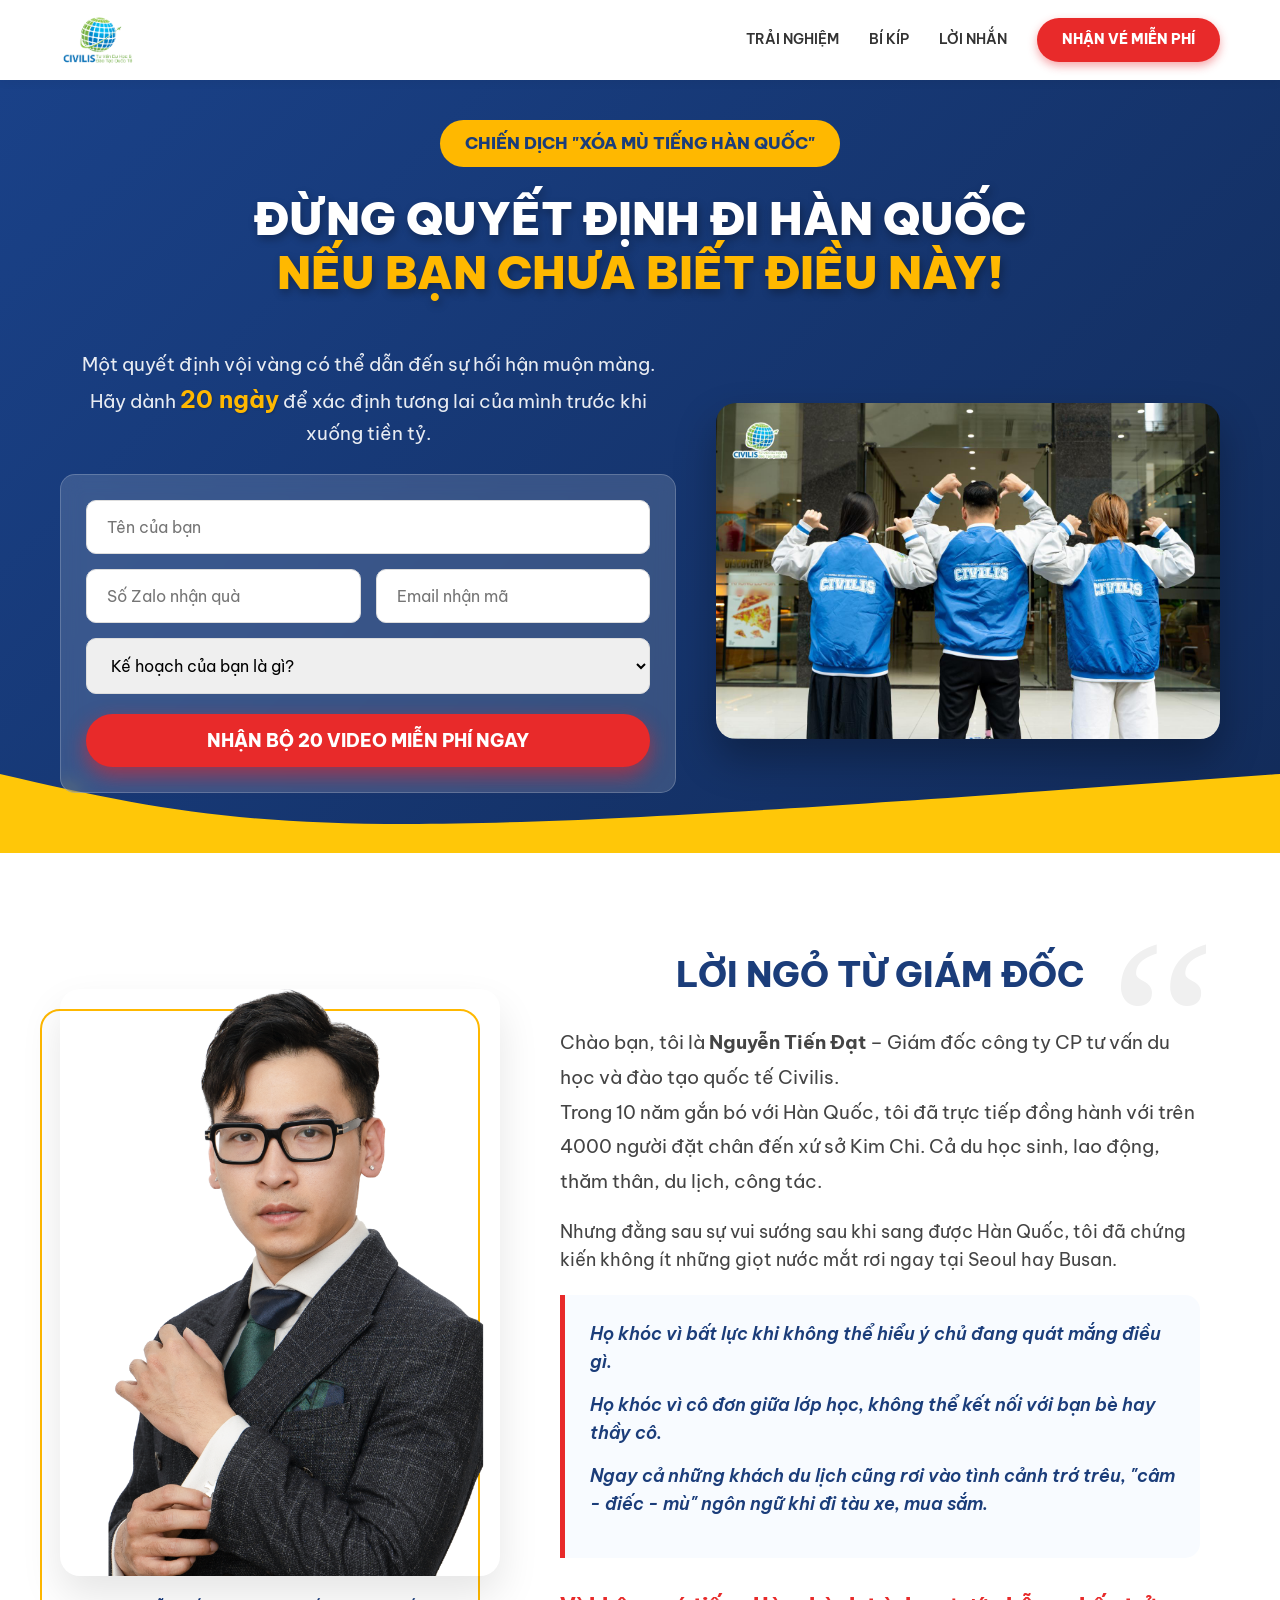
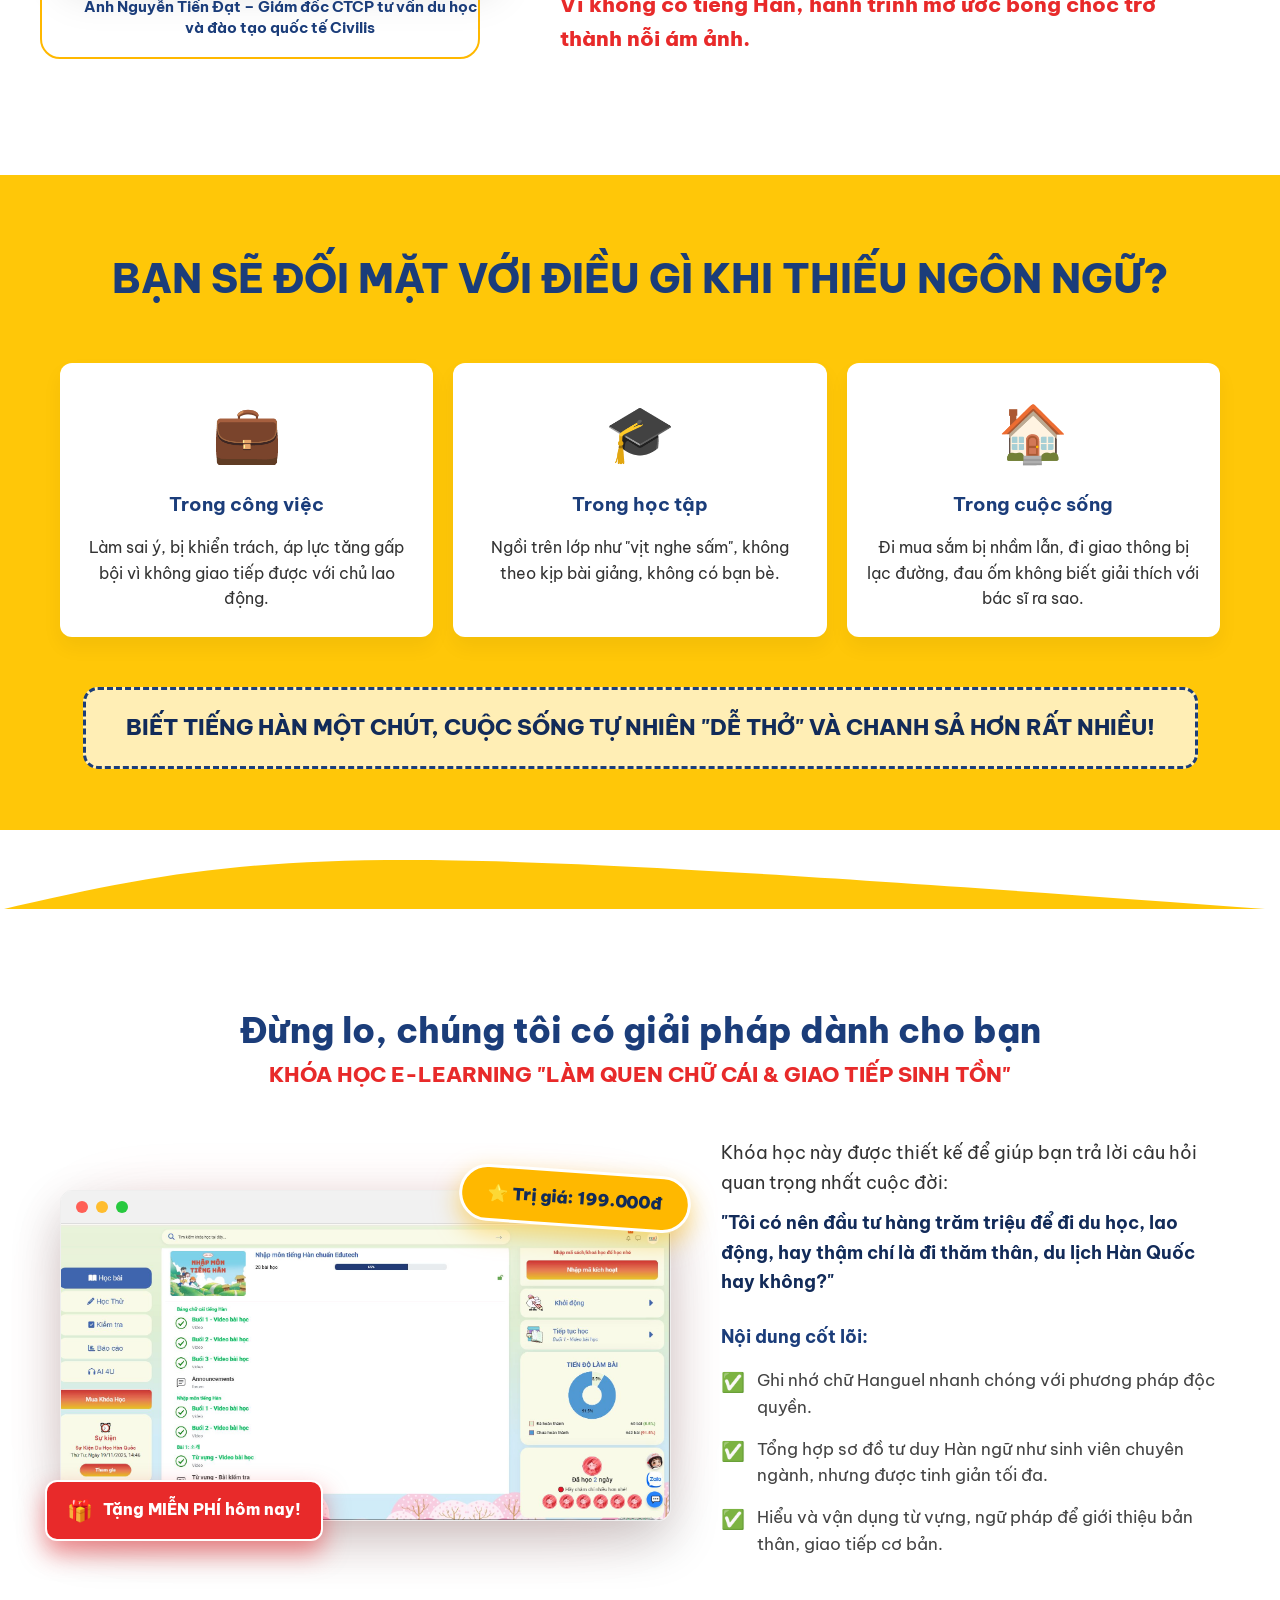
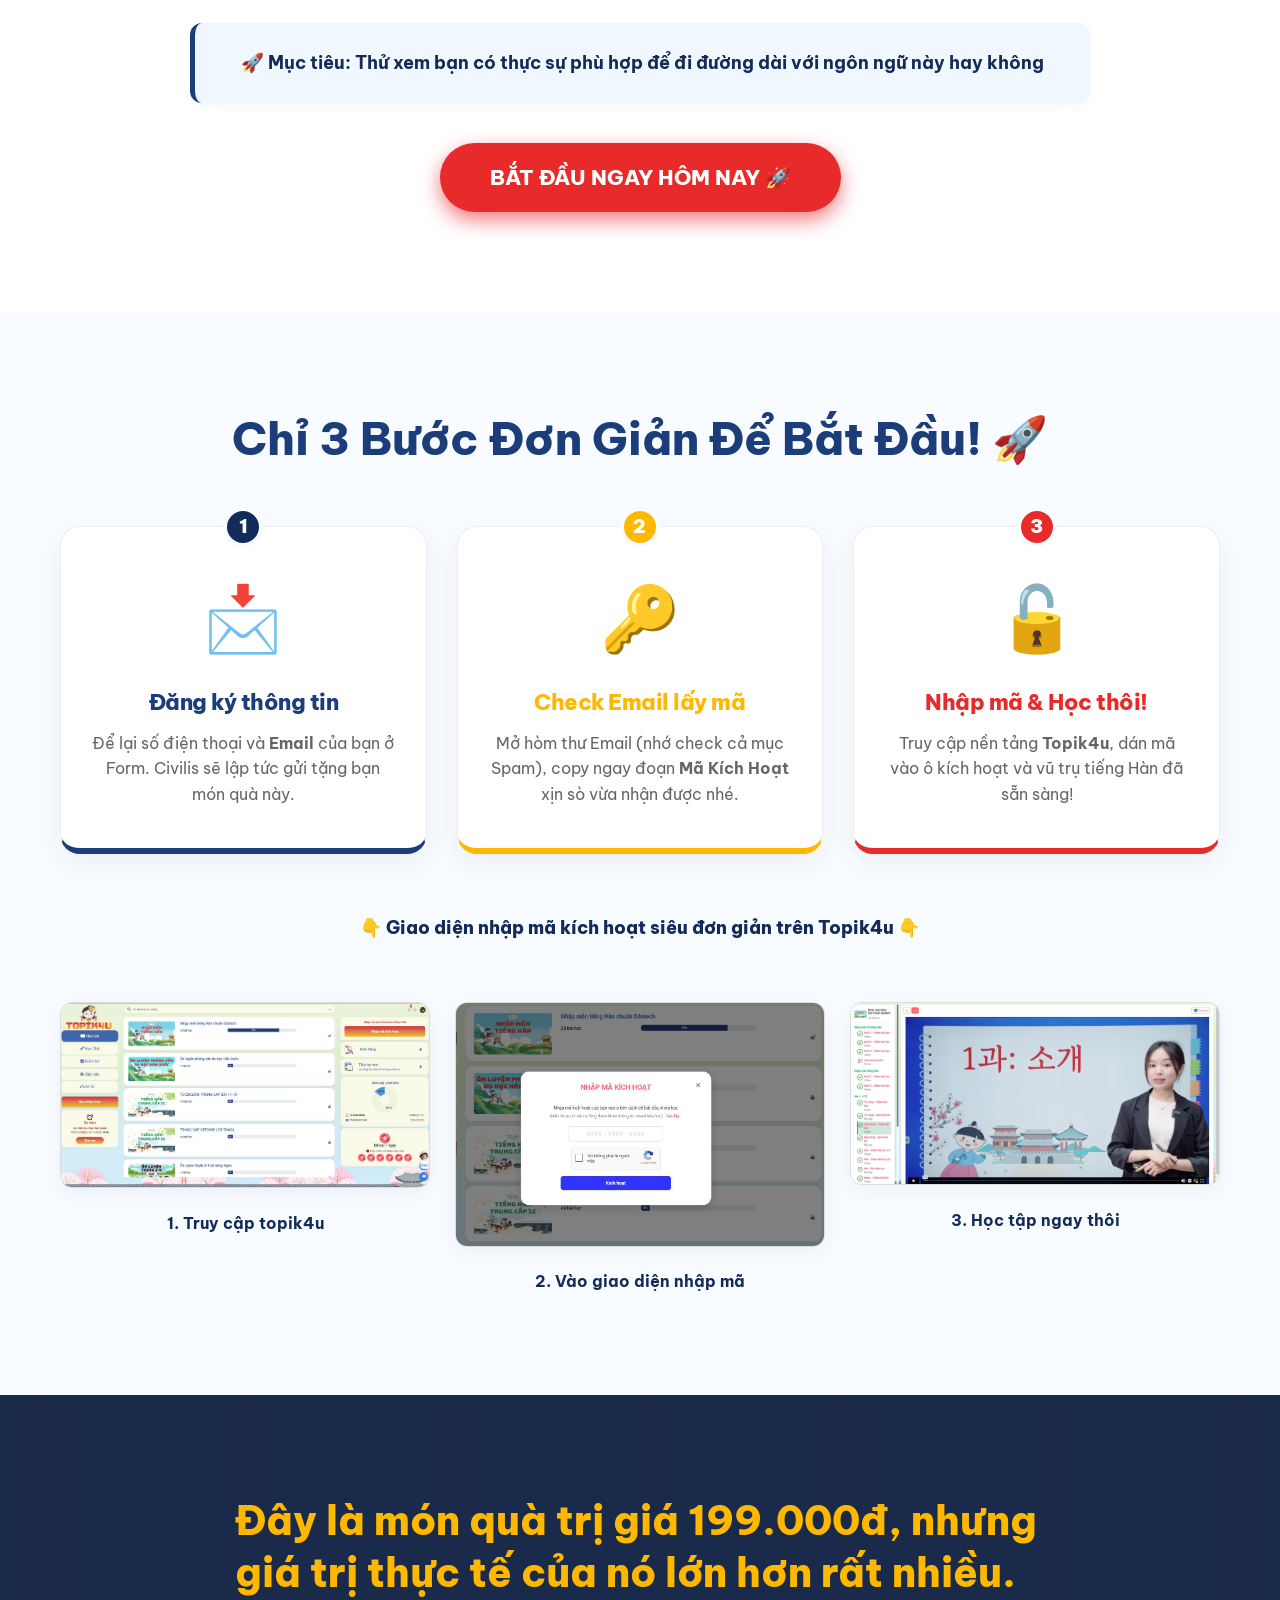
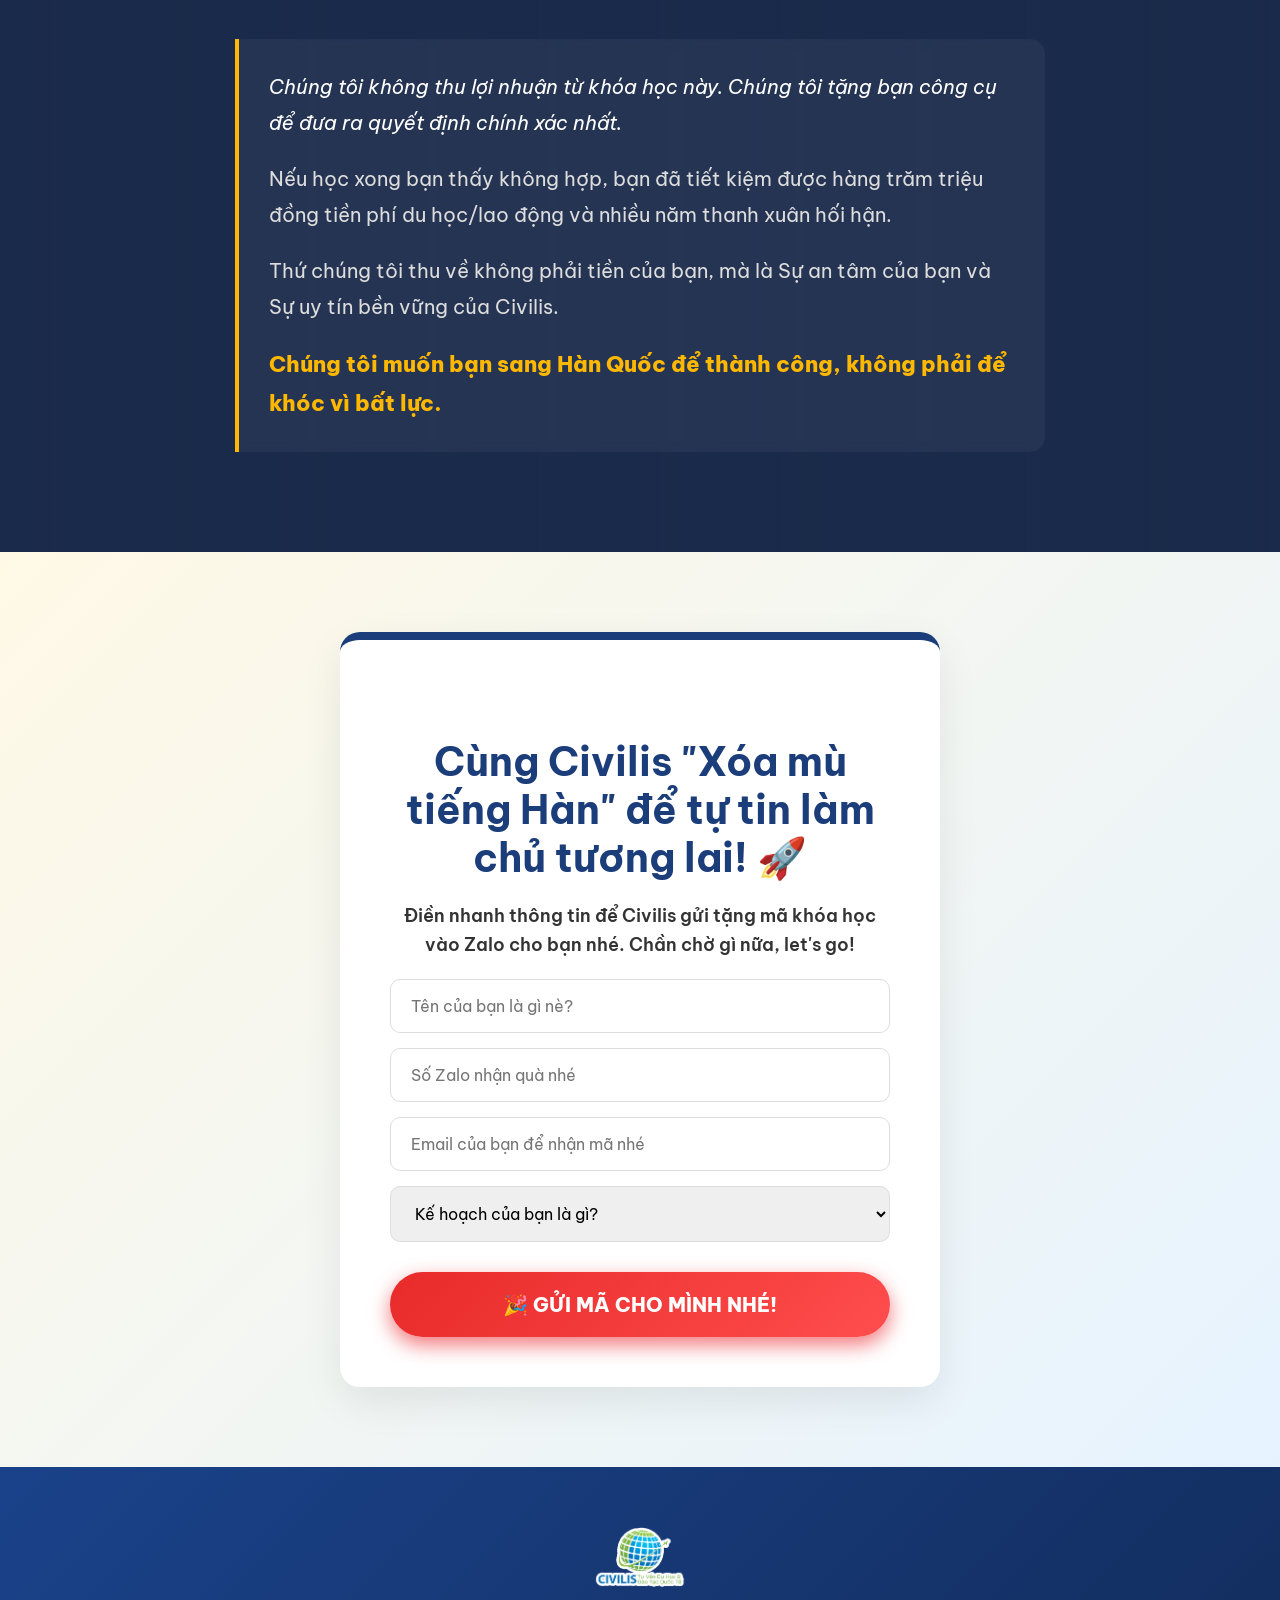
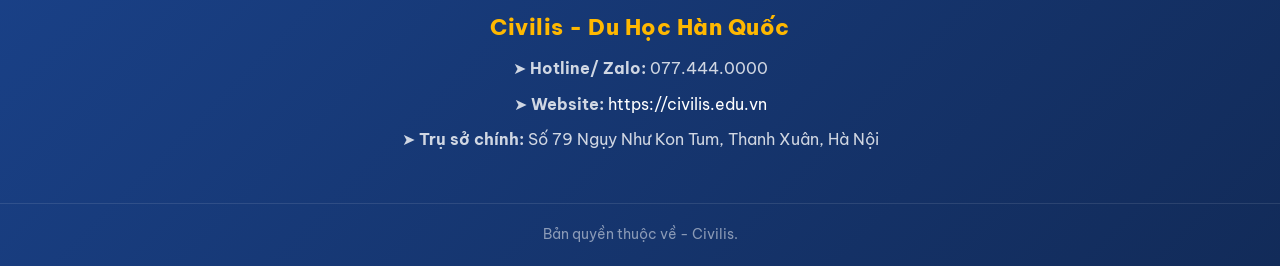
==== index.html @ f6ba61cd "Initial commit with TOPIK4u landing page and Section 2 updates" ====
<!DOCTYPE html>
<html lang="vi">

<head>
    <meta charset="UTF-8">
    <meta name="viewport" content="width=device-width, initial-scale=1.0">
    <title>Xoá Mù Tiếng Hàn - Khởi động ước mơ Hàn Quốc | Civilis</title>
    <link rel="preconnect" href="https://fonts.googleapis.com">
    <link rel="preconnect" href="https://fonts.gstatic.com" crossorigin>
    <link
        href="https://fonts.googleapis.com/css2?family=Be+Vietnam+Pro:ital,wght@0,300;0,400;0,500;0,600;0,700;0,800;0,900;1,400;1,600&display=swap"
        rel="stylesheet">
    <link rel="stylesheet" href="index.css">
    <link rel="icon" type="image/png" href="logo Civilis favicon.png">

    <!-- ============================================== -->
    <!-- MÃ THEO DÕI (TRACKING CODES)                   -->
    <!-- Đội ngũ Ads/Marketing dán mã Pixel và GA4 vào đây -->
    <!-- ============================================== -->

    <!-- Meta Pixel Code (Chỉ dán Base Code) -->
    <script>
        !function (f, b, e, v, n, t, s) {
            if (f.fbq) return; n = f.fbq = function () {
                n.callMethod ?
                    n.callMethod.apply(n, arguments) : n.queue.push(arguments)
            };
            if (!f._fbq) f._fbq = n; n.push = n; n.loaded = !0; n.version = '2.0';
            n.queue = []; t = b.createElement(e); t.async = !0;
            t.src = v; s = b.getElementsByTagName(e)[0];
            s.parentNode.insertBefore(t, s)
        }(window, document, 'script',
            'https://connect.facebook.net/en_US/fbevents.js');
        fbq('init', '1162978170987121');
        fbq('track', 'PageView');
    </script>
    <noscript><img height="1" width="1" style="display:none"
            src="https://www.facebook.com/tr?id=1162978170987121&ev=PageView&noscript=1" /></noscript>
    <!-- End Meta Pixel Code -->

    <!-- Google Analytics (GA4 / Google Ads) -->
    <!-- DÁN GOOGLE TAG (gtag.js) Ở ĐÂY -->
    <!-- End Google Analytics -->

    <style>
        /* Specific adjustments for index3.html */
        button,
        .btn,
        input,
        select,
        textarea {
            font-family: 'Be Vietnam Pro', sans-serif !important;
        }

        .hero-v2 {
            padding-top: 120px;
            padding-bottom: 60px;
        }

        .hero-v2-container {
            display: grid;
            grid-template-columns: 55fr 45fr;
            gap: 40px;
            align-items: center;
        }

        .hero-form-box {
            background: rgba(255, 255, 255, 0.15);
            padding: 25px;
            border-radius: 15px;
            backdrop-filter: blur(10px);
            border: 1px solid rgba(255, 255, 255, 0.2);
            margin-top: 25px;
        }

        .hero-media {
            position: relative;
            border-radius: 20px;
            overflow: hidden;
            box-shadow: 0 20px 40px rgba(0, 0, 0, 0.3);
        }

        .hero-media img {
            width: 100%;
            display: block;
        }

        .text-highlight {
            color: var(--color-yellow);
        }

        .gift-section {
            display: grid;
            grid-template-columns: 55fr 45fr;
            gap: 50px;
            align-items: center;
        }

        .dark-mode-section {
            background: #1a2a4a;
            /* Slightly softer dark blue */
            color: #eee;
            padding: 100px 0;
            position: relative;
            overflow: hidden;
        }

        .dark-mode-bg {
            position: absolute;
            top: 0;
            left: 0;
            width: 100%;
            height: 100%;
            background: linear-gradient(to right, rgba(26, 42, 74, 0.95) 0%, rgba(26, 42, 74, 0.7) 100%), url('https://images.unsplash.com/photo-1517502474097-f9b30659dadb?q=80&w=1927&auto=format&fit=crop') center/cover no-repeat;
            z-index: 1;
        }

        .dark-content {
            position: relative;
            z-index: 2;
            max-width: 850px;
            margin: 0 auto;
        }

        .form-select {
            width: 100%;
            padding: 16px 20px;
            border: 1px solid #ddd;
            border-radius: 10px;
            font-family: 'Be Vietnam Pro', sans-serif;
            font-size: 1rem;
            margin-bottom: 15px;
        }

        .agitation-emoji {
            font-size: 3.5rem;
            margin-bottom: 15px;
            display: inline-block;
        }

        .hero-form-row {
            display: grid;
            grid-template-columns: 1fr 1fr;
            gap: 15px;
            margin-bottom: 15px;
        }

        @media (max-width: 600px) {
            .hero-form-row {
                grid-template-columns: 1fr;
            }
        }

        /* Pastel Energy CTA */
        .cta-pastel {
            background: linear-gradient(135deg, #FFF9E6, #E6F3FF);
            padding: 80px 0;
        }

        @media (max-width: 992px) {

            .hero-v2-container,
            .gift-section {
                grid-template-columns: 1fr;
            }
        }
    </style>
</head>

<body>
    <!-- Navbar -->
    <header class="navbar">
        <div class="container nav-content">
            <img src="logo Civilis.png" alt="Civilis Logo" class="logo">
            <div class="nav-links">
                <a href="#about" class="nav-link">Trải nghiệm</a>
                <a href="#gift" class="nav-link">Bí kíp</a>
                <a href="#story" class="nav-link">Lời nhắn</a>
                <a href="#cta" class="btn btn-red-pill nav-btn">NHẬN VÉ MIỄN PHÍ</a>
            </div>
        </div>
    </header>

    <!-- Section 1: Hero Banner -->
    <section class="hero hero-v2 blue-grad">
        <div class="container">
            <div style="text-align: center;">
                <span class="hero-top-text"
                    style="background-color: var(--color-yellow); color: var(--color-blue); margin-bottom: 25px; font-size: 1.05rem; padding: 10px 25px;">CHIẾN
                    DỊCH "XÓA MÙ TIẾNG HÀN QUỐC"</span>
            </div>
            <h1 class="hero-title"
                style="font-size: 2.8rem; text-transform: none; text-align: center; margin-bottom: 50px; width: 100%; max-width: 900px; margin-left: auto; margin-right: auto; line-height: 1.2;">
                ĐỪNG QUYẾT ĐỊNH ĐI HÀN QUỐC <br><span class="text-highlight">NẾU BẠN CHƯA BIẾT ĐIỀU NÀY!</span>
            </h1>

            <div class="hero-v2-container">
                <div class="hero-text text-left">
                    <p class="hero-desc" style="margin-bottom: 20px;">Một quyết định vội vàng có thể dẫn đến sự hối hận
                        muộn màng. <br>Hãy dành <strong
                            style="font-size: 1.25em; color: #FFB800; text-shadow: 1px 1px 2px rgba(0,0,0,0.2);">20
                            ngày</strong> để xác định tương lai của mình trước khi xuống
                        tiền tỷ.</p>

                    <div class="hero-form-box">
                        <form>
                            <input type="text" name="name" placeholder="Tên của bạn" required class="form-input"
                                style="margin-bottom: 15px;">
                            <div class="hero-form-row">
                                <input type="tel" name="zalo" placeholder="Số Zalo nhận quà" required
                                    class="form-input">
                                <input type="email" name="email" placeholder="Email nhận mã" required
                                    class="form-input">
                            </div>
                            <select name="plan" class="form-select" required style="margin-bottom: 20px;">
                                <option value="" disabled selected>Kế hoạch của bạn là gì?</option>
                                <option value="hoc">Đi học</option>
                                <option value="lam">Đi làm</option>
                                <option value="hoc_lam">Vừa học vừa làm</option>
                                <option value="dulich">Đi du lịch</option>
                                <option value="thamthan">Thăm thân</option>
                                <option value="congtac">Đi công tác</option>
                            </select>
                            <button type="submit" class="btn btn-red-pill btn-block btn-large shadow"> NHẬN BỘ 20 VIDEO
                                MIỄN PHÍ NGAY </button>
                        </form>
                    </div>
                </div>
                <div class="hero-media">
                    <!-- Hình ảnh bạn trẻ tự tin kéo vali -->
                    <img src="./section1.jpg" alt="Giấc mơ Hàn Quốc tự tin">
                </div>
            </div>
        </div>
        <div class="hero-wave">
            <svg viewBox="0 0 1440 120" xmlns="http://www.w3.org/2000/svg" preserveAspectRatio="none">
                <path d="M0,0 C320,100 420,100 1440,0 L1440,120 L0,120 Z" fill="#FFC708"></path>
            </svg>
        </div>
    </section>

    <!-- Section: Director's Story -->
    <section class="director-story white-bg" style="padding: 100px 0;">
        <div class="container">
            <div class="director-grid">
                <div class="director-image">
                    <img src="giamdoc.png"
                        alt="Nguyễn Tiến Đạt - Giám đốc CTCP tư vấn du học và đào tạo quốc tế Civilis">
                    <p class="director-caption">Anh Nguyễn Tiến Đạt – Giám đốc CTCP tư vấn du học và đào tạo quốc tế
                        Civilis</p>
                </div>
                <div class="director-text">
                    <h2 class="section-title text-left text-blue" style="text-transform: none; margin-bottom: 30px;">LỜI
                        NGỎ TỪ GIÁM ĐỐC</h2>
                    <p class="intro-text">
                        Chào bạn, tôi là <strong>Nguyễn Tiến Đạt</strong> – Giám đốc công ty CP tư vấn du học và đào tạo
                        quốc
                        tế Civilis.
                        <br>
                        Trong 10 năm gắn bó với Hàn Quốc, tôi đã trực tiếp đồng hành với trên 4000 người đặt chân đến xứ
                        sở Kim Chi. Cả du học sinh, lao động, thăm thân, du lịch, công tác.
                    </p>
                    <p>
                        Nhưng đằng sau sự vui sướng sau khi sang được Hàn Quốc, tôi đã chứng kiến không ít những giọt
                        nước mắt rơi ngay tại Seoul hay Busan.
                    </p>
                    <div class="highlight-box">
                        <p>Họ khóc vì bất lực khi không thể hiểu ý chủ đang quát mắng điều gì.</p>
                        <p>Họ khóc vì cô đơn giữa lớp học, không thể kết nối với bạn bè hay thầy cô.</p>
                        <p>Ngay cả những khách du lịch cũng rơi vào tình cảnh trớ trêu, "câm - điếc - mù" ngôn ngữ khi
                            đi tàu xe, mua sắm.</p>
                    </div>
                    <p class="final-quote">
                        Vì không có tiếng Hàn, hành trình mơ ước bỗng chốc trở thành nỗi ám ảnh.
                    </p>
                </div>
            </div>
        </div>
    </section>

    <!-- Section 2: Agitation (Humorous) -->
    <section id="about" class="pain-points yellow-bg">
        <div class="container">
            <h2 class="section-title text-blue" style="text-transform: none; font-size: 2.5rem; margin-bottom: 60px;">
                BẠN SẼ ĐỐI MẶT VỚI ĐIỀU GÌ KHI THIẾU NGÔN NGỮ?</h2>

            <div class="card-horizontal-grid">
                <!-- Card 1 -->
                <div class="step-card">
                    <div class="card-body text-center">
                        <span class="agitation-emoji">💼</span>
                        <h3 class="text-blue mb-4">Trong công việc</h3>
                        <p class="text-dark">Làm sai ý, bị khiển trách, áp lực tăng gấp bội vì không giao tiếp được với
                            chủ lao động.</p>
                    </div>
                </div>
                <!-- Card 2 -->
                <div class="step-card">
                    <div class="card-body text-center">
                        <span class="agitation-emoji">🎓</span>
                        <h3 class="text-blue mb-4">Trong học tập</h3>
                        <p class="text-dark">Ngồi trên lớp như "vịt nghe sấm", không theo kịp bài giảng, không có bạn
                            bè.</p>
                    </div>
                </div>
                <!-- Card 3 -->
                <div class="step-card">
                    <div class="card-body text-center">
                        <span class="agitation-emoji">🏠</span>
                        <h3 class="text-blue mb-4">Trong cuộc sống</h3>
                        <p class="text-dark">Đi mua sắm bị nhầm lẫn, đi giao thông bị lạc đường, đau ốm không biết giải
                            thích với bác sĩ ra sao.</p>
                    </div>
                </div>
            </div>

            <div class="text-center" style="margin-top: 50px;">
                <p
                    style="font-size: 1.4rem; font-weight: 800; color: var(--color-blue-dark); text-transform: uppercase; background: rgba(255,255,255,0.7); display: inline-block; padding: 20px 40px; border-radius: 15px; border: 3px dashed var(--color-blue);">
                    Biết tiếng Hàn một chút, cuộc sống tự nhiên "dễ thở" và chanh sả hơn rất nhiều!
                </p>
            </div>
        </div>
        <div class="yellow-wave-bottom">
            <svg viewBox="0 0 1440 120" xmlns="http://www.w3.org/2000/svg" preserveAspectRatio="none">
                <path d="M0,120 C320,20 420,20 1440,120 L1440,0 L0,0 Z" fill="#ffffff"></path>
            </svg>
        </div>
    </section>

    <section id="gift" class="white-bg" style="padding: 100px 0;">
        <div class="container">
            <div
                style="margin-bottom: 50px; width: 100%; display: flex; flex-direction: column; align-items: center; justify-content: center; text-align: center;">
                <h2 class="section-title text-blue"
                    style="text-transform: none; font-size: 2.2rem; margin-bottom: 10px; width: 100%; text-align: center;">
                    Đừng lo, chúng tôi có giải pháp dành cho bạn</h2>
                <p class="section-subtitle text-dark"
                    style="font-weight: 800; color: var(--color-red); font-size: 1.3rem; line-height: 1.3; margin: 0; width: 100%; text-align: center;">
                    KHÓA HỌC E-LEARNING "LÀM QUEN CHỮ CÁI & GIAO TIẾP SINH TỒN"</p>
            </div>

            <div class="gift-section">
                <div class="mockup-media" style="position: relative;">
                    <!-- Glowing shadow behind -->
                    <div
                        style="position: absolute; top: 10%; left: 5%; right: 5%; bottom: 5%; background: var(--color-red); filter: blur(40px); opacity: 0.25; z-index: 0; border-radius: 30px;">
                    </div>

                    <!-- Browser Window Frame -->
                    <div
                        style="position: relative; z-index: 1; background: #fff; border-radius: 12px; overflow: hidden; box-shadow: 0 20px 50px rgba(0,0,0,0.2); border: 1px solid #eee;">
                        <!-- Window Header -->
                        <div
                            style="background: #f1f1f1; padding: 10px 15px; display: flex; gap: 8px; align-items: center; border-bottom: 1px solid #ddd;">
                            <span
                                style="width: 12px; height: 12px; border-radius: 50%; background: #ff5f56; display: inline-block;"></span>
                            <span
                                style="width: 12px; height: 12px; border-radius: 50%; background: #ffbd2e; display: inline-block;"></span>
                            <span
                                style="width: 12px; height: 12px; border-radius: 50%; background: #27c93f; display: inline-block;"></span>
                            <!-- <span style="margin-left: 15px; font-size: 0.8rem; color: #888; font-weight: 600; font-family: sans-serif;">elearning.civilis.com</span> -->
                        </div>
                        <!-- Captured Image -->
                        <img src="20baihoc.JPG" alt="20 Bài học nhập môn tiếng Hàn"
                            style="width: 100%; display: block; border-radius: 0 0 12px 12px;">
                    </div>

                    <!-- Floating Badge 1: Value -->
                    <div
                        style="position: absolute; top: -20px; right: -20px; z-index: 2; background: var(--color-yellow); color: var(--color-blue-dark); padding: 12px 25px; border-radius: 30px; font-weight: 900; font-size: 1.05rem; box-shadow: 0 10px 25px rgba(255, 184, 0, 0.5); border: 3px solid #fff; transform: rotate(4deg); animation: float 3s ease-in-out infinite;">
                        ⭐️ Trị giá: 199.000đ
                    </div>

                    <!-- Floating Badge 2: Scarcity / Hook -->
                    <div
                        style="position: absolute; bottom: -20px; left: -15px; z-index: 2; background: var(--color-red); color: white; padding: 12px 20px; border-radius: 12px; font-weight: 800; font-size: 1rem; box-shadow: 0 12px 25px rgba(233, 33, 40, 0.5); display: flex; align-items: center; gap: 10px; border: 2px solid #fff;">
                        <span style="font-size: 1.3rem;">🎁</span> Tặng MIỄN PHÍ hôm nay!
                    </div>

                    <style>
                        @keyframes float {
                            0% {
                                transform: translateY(0px) rotate(4deg);
                            }

                            50% {
                                transform: translateY(-8px) rotate(6deg);
                            }

                            100% {
                                transform: translateY(0px) rotate(4deg);
                            }
                        }
                    </style>
                </div>
                <div class="gift-content">
                    <p style="font-size: 1.1rem; margin-bottom: 25px; line-height: 1.7; color: #333;">
                        Khóa học này được thiết kế để giúp bạn trả lời câu hỏi quan trọng nhất cuộc đời:
                        <strong style="color: var(--color-blue-dark); display: block; margin-top: 10px;">"Tôi có nên đầu
                            tư
                            hàng trăm triệu để đi du học, lao động, hay thậm chí là đi thăm thân, du lịch Hàn Quốc hay
                            không?"</strong>
                    </p>

                    <p style="font-weight: 700; color: var(--color-blue); margin-bottom: 15px; font-size: 1.15rem;">Nội
                        dung
                        cốt lõi:</p>
                    <ul style="list-style: none; padding: 0;">
                        <li style="margin-bottom: 15px; display: flex; align-items: flex-start; gap: 12px;">
                            <span style="font-size: 1.2rem; color: #27c93f;">✅</span>
                            <p style="margin: 0; color: #444; font-size: 1.05rem;">Ghi nhớ chữ Hanguel nhanh chóng với
                                phương
                                pháp độc quyền.</p>
                        </li>
                        <li style="margin-bottom: 15px; display: flex; align-items: flex-start; gap: 12px;">
                            <span style="font-size: 1.2rem; color: #27c93f;">✅</span>
                            <p style="margin: 0; color: #444; font-size: 1.05rem;">Tổng hợp sơ đồ tư duy Hàn ngữ như
                                sinh viên chuyên ngành, nhưng được tinh giản tối đa.</p>
                        </li>
                        <li style="margin-bottom: 15px; display: flex; align-items: flex-start; gap: 12px;">
                            <span style="font-size: 1.2rem; color: #27c93f;">✅</span>
                            <p style="margin: 0; color: #444; font-size: 1.05rem;">Hiểu và vận dụng từ vựng, ngữ pháp để
                                giới thiệu bản thân, giao tiếp cơ bản.</p>
                        </li>
                    </ul>
                </div>
            </div>

            <div class="container" style="margin-top: 50px;">
                <div class="text-center"
                    style="background: #f0f7ff; padding: 25px; border-radius: 12px; border-left: 5px solid var(--color-blue); box-shadow: 0 4px 15px rgba(0,0,0,0.03); max-width: 900px; margin: 0 auto;">
                    <p style="margin: 0; font-size: 1.15rem; font-weight: 700; color: var(--color-blue-dark);">
                        🚀 Mục tiêu: Thử xem bạn có thực sự phù hợp để đi đường dài với ngôn ngữ này hay không
                    </p>
                </div>

                <div class="text-center" style="margin-top: 40px;">
                    <a href="#cta" class="btn btn-red-pill btn-large shadow btn-gift-cta"
                        style="padding: 18px 50px; font-size: 1.3rem;">
                        BẮT ĐẦU NGAY HÔM NAY 🚀
                    </a>
                </div>
            </div>
    </section>

    <!-- Section: Guide -->
    <section id="guide" class="guide-section">
        <div class="container">
            <h2 class="section-title text-blue" style="text-transform: none; font-size: 2.8rem; margin-bottom: 20px;">
                Chỉ 3 Bước Đơn Giản Để Bắt Đầu! 🚀</h2>

            <div class="guide-grid">
                <!-- Step 1 -->
                <div class="guide-step step-blue">
                    <div class="step-number">1</div>
                    <span class="guide-icon">📩</span>
                    <h3 class="guide-title">Đăng ký thông tin</h3>
                    <p class="guide-text">Để lại số điện thoại và <strong>Email</strong> của bạn ở Form. Civilis sẽ lập
                        tức gửi tặng bạn món quà này.</p>
                </div>
                <!-- Step 2 -->
                <div class="guide-step step-yellow">
                    <div class="step-number">2</div>
                    <span class="guide-icon">🔑</span>
                    <h3 class="guide-title">Check Email lấy mã</h3>
                    <p class="guide-text">Mở hòm thư Email (nhớ check cả mục Spam), copy ngay đoạn <strong>Mã Kích
                            Hoạt</strong> xịn sò vừa nhận được nhé.</p>
                </div>
                <!-- Step 3 -->
                <div class="guide-step step-red">
                    <div class="step-number">3</div>
                    <span class="guide-icon">🔓</span>
                    <h3 class="guide-title">Nhập mã & Học thôi!</h3>
                    <p class="guide-text">Truy cập nền tảng <strong>Topik4u</strong>, dán mã vào ô kích hoạt và vũ trụ
                        tiếng Hàn đã sẵn sàng!</p>
                </div>
            </div>

            <div class="topik4u-preview">
                <p style="font-weight: 800; color: var(--color-blue-dark); font-size: 1.1rem;">👇 Giao diện nhập mã kích
                    hoạt siêu đơn giản trên Topik4u 👇</p>

                <div class="guide-images-grid">
                    <div class="instruction-box">
                        <img src="huongdan_1.jpg" alt="Truy cập topik4u">
                        <p>1. Truy cập topik4u</p>
                    </div>
                    <div class="instruction-box">
                        <img src="huongdan_2.jpg" alt="Vào giao diện nhập mã">
                        <p>2. Vào giao diện nhập mã</p>
                    </div>
                    <div class="instruction-box">
                        <img src="huongdan_3.jpg" alt="Học tập ngay thôi">
                        <p>3. Học tập ngay thôi</p>
                    </div>
                </div>
            </div>
        </div>
    </section>

    <!-- Section 4: Brand Story (Inspiring) -->
    <section id="story" class="dark-mode-section">
        <div class="dark-mode-bg"></div>
        <div class="container dark-content">
            <h2 class="section-title"
                style="color: var(--color-yellow); text-align: left; font-size: 2.5rem; text-transform: none; margin-bottom: 40px; line-height: 1.3;">
                Đây là món quà trị giá 199.000đ, nhưng giá trị thực tế của nó lớn hơn rất nhiều.</h2>

            <div
                style="font-size: 1.25rem; line-height: 1.8; border-left: 4px solid var(--color-yellow); padding-left: 30px; background: rgba(255,255,255,0.05); padding: 30px; border-radius: 0 15px 15px 0; backdrop-filter: blur(5px);">
                <p style="margin-bottom: 20px; font-style: italic; color: #fff;">
                    Chúng tôi không thu lợi nhuận từ khóa học này. Chúng tôi tặng bạn công cụ để đưa ra quyết định
                    chính xác nhất.
                </p>
                <p style="margin-bottom: 20px; color: #ddd;">
                    Nếu học xong bạn thấy không hợp, bạn đã tiết kiệm được hàng trăm triệu đồng tiền phí
                    du học/lao động và nhiều năm thanh xuân hối hận.
                </p>
                <p style="margin-bottom: 20px; color: #ddd;">
                    Thứ chúng tôi thu về không phải tiền của bạn, mà là Sự an tâm của bạn và Sự uy tín bền vững của
                    Civilis.
                </p>
                <p style="font-weight: 800; color: var(--color-yellow); font-size: 1.35rem;">
                    Chúng tôi muốn bạn sang Hàn Quốc để thành công, không phải để khóc vì bất lực.
                </p>
            </div>
        </div>
    </section>

    <!-- Section 5: Engagement CTA (Dynamic/Pastel) -->
    <section id="cta" class="cta-pastel">
        <div class="container reg-container">
            <div class="reg-form-wrapper"
                style="border-top: 8px solid var(--color-blue); padding: 50px; background: #fff;">
                <h2 class="text-blue text-center mb-4" style="text-transform: none; font-size: 2.5rem;">
                    <br>Cùng Civilis "Xóa mù tiếng Hàn" để tự tin làm chủ tương lai! 🚀
                </h2>
                <p class="text-center mb-4 text-dark" style="font-weight: 600; font-size: 1.1rem;">Điền nhanh thông tin
                    để Civilis gửi tặng mã khóa học vào Zalo cho bạn nhé. Chần chờ gì nữa, let's go!</p>

                <form class="reg-form">
                    <input type="text" name="name" placeholder="Tên của bạn là gì nè?" required class="form-input">
                    <input type="tel" name="zalo" placeholder="Số Zalo nhận quà nhé" required class="form-input">
                    <input type="email" name="email" placeholder="Email của bạn để nhận mã nhé" required
                        class="form-input">
                    <select name="plan" class="form-select" required>
                        <option value="" disabled selected>Kế hoạch của bạn là gì?</option>
                        <option value="hoc">Đi học</option>
                        <option value="lam">Đi làm</option>
                        <option value="hoc_lam">Vừa học vừa làm</option>
                        <option value="dulich">Đi du lịch</option>
                        <option value="thamthan">Thăm thân</option>
                        <option value="congtac">Đi công tác</option>
                    </select>
                    <button type="submit" class="btn btn-red-pill btn-block btn-large shadow btn-reg-cta"
                        style="font-size: 1.25rem; padding: 20px; background: linear-gradient(135deg, var(--color-red), #ff4d4d);">🎉
                        GỬI MÃ CHO MÌNH NHÉ!</button>
                </form>
            </div>
        </div>
    </section>

    <!-- Footer -->
    <footer class="footer blue-grad">
        <div class="container footer-layout">
            <div class="footer-col" style="text-align: center;">
                <img src="logo Civilis.png" alt="Civilis" style="height: 60px; margin-bottom: 20px;">
                <h3 class="footer-title"
                    style="color: var(--color-yellow); letter-spacing: 0.5px; margin-bottom: 15px; font-size: 1.4rem;">
                    Civilis - Du Học Hàn Quốc</h3>
                <p style="margin-bottom: 10px;">➤ <strong>Hotline/ Zalo:</strong> 077.444.0000</p>
                <p style="margin-bottom: 10px;">➤ <strong>Website:</strong> <a href="https://civilis.edu.vn"
                        style="color: var(--color-white); text-decoration: none;">https://civilis.edu.vn</a></p>
                <p style="margin-bottom: 10px;">➤ <strong>Trụ sở chính:</strong> Số 79 Ngụy Như Kon Tum, Thanh Xuân, Hà
                    Nội</p>
            </div>
        </div>
        <div class="footer-bottom">
            <p>Bản quyền thuộc về - Civilis.</p>
        </div>
    </footer>
    <script>
        // CẤU HÌNH: Dán URL Web App của Google Apps Script vào đây sau khi Deploy thành công
        // const SCRIPT_URL = 'https://script.google.com/macros/s/AKfycbwjsq-jVCXY9pE3hPJiuQqgCyGZyIWKc2sSArSO0ybKdzZbeJOwmkdN8KlPha6wSwDd/exec';
        const SCRIPT_URL = 'https://script.google.com/macros/s/AKfycbzEDUVa_zI-Ttkw2GCwrjby1dl-RICexidbF-R2PyLpJ_1EIvbX1EMlSAHXCSCgm0aw/exec';

        async function handleFormSubmit(event) {
            event.preventDefault();
            const form = event.target;
            const submitBtn = form.querySelector('button[type="submit"]');
            const originalBtnText = submitBtn.innerText;

            // Hiển thị trạng thái đang gửi
            submitBtn.disabled = true;
            submitBtn.innerText = 'Đang đăng ký...';

            // Nếu chưa cấu hình URL, hiện thông báo và chuyển hướng giả lập
            if (SCRIPT_URL === 'YOUR_GOOGLE_SCRIPT_URL_HERE') {
                console.warn('Vui lòng cấu hình SCRIPT_URL trong file index3.html');
                setTimeout(() => {
                    window.location.href = 'thankyou.html';
                }, 1000);
                return;
            }

            try {
                const formData = new FormData(form);
                formData.append('url', window.location.href); // Thêm URL trang hiện tại
                const queryParams = new URLSearchParams(formData).toString();

                // Gửi dữ liệu qua fetch (sử dụng GET/POST tùy cấu hình Apps Script)
                // Lưu ý: Apps Script yêu cầu mode 'no-cors' nếu không muốn bị lỗi CORS phức tạp
                await fetch(`${SCRIPT_URL}?${queryParams}`, {
                    method: 'GET',
                    mode: 'no-cors'
                });

                // Thành công: Chuyển hướng sang trang cảm ơn
                window.location.href = 'thankyou.html';

            } catch (error) {
                console.error('Lỗi khi gửi form:', error);
                alert('Có lỗi xảy ra, vui lòng thử lại sau hoặc liên hệ Zalo 077.444.0000');
                submitBtn.disabled = false;
                submitBtn.innerText = originalBtnText;
            }
        }

        // Đăng ký sự kiện submit cho cả 2 form
        document.querySelectorAll('form').forEach(form => {
            form.addEventListener('submit', handleFormSubmit);
        });

        // Xử lý cuộn mượt (Smooth Scroll) có bù trừ chiều cao Header
        document.querySelectorAll('a[href^="#"]').forEach(anchor => {
            anchor.addEventListener('click', function (e) {
                const targetId = this.getAttribute('href');
                if (targetId === '#') return;

                const targetElement = document.querySelector(targetId);
                if (targetElement) {
                    e.preventDefault();
                    const headerHeight = 80; // Chiều cao của navbar cố định
                    const elementPosition = targetElement.getBoundingClientRect().top;
                    const offsetPosition = elementPosition + window.pageYOffset - headerHeight;

                    window.scrollTo({
                        top: offsetPosition,
                        behavior: 'smooth'
                    });
                }
            });
        });
    </script>
</body>

</html>
---- index.css ----
html {
    scroll-behavior: smooth;
}

:root {
    --color-blue: #1b3d7a;
    --color-blue-dark: #122b59;
    --color-blue-grad: linear-gradient(135deg, #1A428A, #122b59);
    --color-yellow: #FFB800;
    --color-yellow-light: #FFC708;
    --color-red: #E82A2A;
    --color-red-hover: #cc1b21;
    --color-white: #ffffff;
    --color-dark: #333333;
    --color-grey: #f0f0f0;
}

* {
    margin: 0;
    padding: 0;
    box-sizing: border-box;
}

body {
    font-family: 'Be Vietnam Pro', sans-serif;
    color: var(--color-dark);
    line-height: 1.6;
    overflow-x: hidden;
    background-color: var(--color-white);
}

.container {
    max-width: 1200px;
    margin: 0 auto;
    padding: 0 20px;
}

/* Helpers */
.text-center {
    text-align: center;
}

.text-blue {
    color: var(--color-blue);
}

.text-dark {
    color: var(--color-dark);
}

.mb-4 {
    margin-bottom: 20px;
}

.white-bg {
    background-color: var(--color-white);
}

/* Typography */
h1,
h2,
h3,
h4 {
    line-height: 1.2;
}

.section-title {
    font-size: 2.2rem;
    font-weight: 800;
    text-transform: uppercase;
    text-align: center;
    margin-bottom: 10px;
}

.section-subtitle {
    text-align: center;
    font-size: 1.15rem;
    margin-bottom: 40px;
    max-width: 800px;
    margin-inline: auto;
}

/* Buttons */
.btn {
    display: inline-block;
    padding: 10px 24px;
    border: none;
    cursor: pointer;
    text-decoration: none;
    font-weight: 800;
    transition: all 0.3s ease;
    text-align: center;
}

.btn-red-pill {
    background-color: var(--color-red);
    color: var(--color-white);
    border-radius: 50px;
    box-shadow: 0 4px 10px rgba(233, 33, 40, 0.4);
    text-transform: uppercase;
}

.btn-red-pill:hover {
    background-color: var(--color-red-hover);
    transform: translateY(-2px);
    box-shadow: 0 6px 15px rgba(233, 33, 40, 0.5);
}

.btn-large {
    padding: 15px 40px;
    font-size: 1.1rem;
}

.btn-block {
    display: block;
    width: 100%;
}

.shadow {
    box-shadow: 0 8px 20px rgba(233, 33, 40, 0.6);
}

/* Navbar */
.navbar {
    position: fixed;
    top: 0;
    width: 100%;
    background: var(--color-white);
    z-index: 1000;
    box-shadow: 0 2px 10px rgba(0, 0, 0, 0.05);
}

.nav-content {
    display: flex;
    justify-content: space-between;
    align-items: center;
    height: 80px;
}

.logo {
    height: 50px;
}

.nav-links {
    display: flex;
    gap: 30px;
    align-items: center;
}

.nav-link {
    color: var(--color-dark);
    text-decoration: none;
    font-weight: 600;
    text-transform: uppercase;
    font-size: 0.9rem;
    transition: color 0.2s;
}

.nav-link:hover {
    color: var(--color-blue);
}

.nav-btn {
    font-size: 0.9rem;
    padding: 10px 25px;
}

/* Blue Grad Background */
.blue-grad {
    background: var(--color-blue-grad);
    color: var(--color-white);
}

/* Hero Section */
.hero {
    position: relative;
    padding-top: 130px;
    /* offset navbar */
    padding-bottom: 80px;
}

.hero-container {
    display: flex;
    align-items: center;
    justify-content: center;
    min-height: 50vh;
}

.hero-text {
    text-align: center;
    max-width: 800px;
    z-index: 2;
}

.hero-top-text {
    background-color: var(--color-red);
    display: inline-block;
    padding: 6px 15px;
    border-radius: 30px;
    font-size: 0.85rem;
    font-weight: 800;
    margin-bottom: 15px;
}

.hero-title {
    font-size: 4.5rem;
    font-weight: 900;
    line-height: 1;
    margin-bottom: 15px;
    text-shadow: 2px 4px 8px rgba(0, 0, 0, 0.3);
}

.hero-subtitle {
    font-size: 2.2rem;
    color: var(--color-yellow);
    margin-bottom: 20px;
    font-weight: 400;
}

.hero-subtitle strong {
    font-weight: 900;
    font-size: 2.8rem;
}

.hero-desc {
    font-size: 1.2rem;
    color: rgba(255, 255, 255, 0.9);
    margin-bottom: 40px;
}

/* Waves */
.hero-wave {
    position: absolute;
    bottom: -1px;
    left: 0;
    width: 100%;
    line-height: 0;
}

.hero-wave svg {
    display: block;
    width: 100%;
    height: 80px;
}

.yellow-wave-bottom {
    position: absolute;
    bottom: -1px;
    left: 0;
    width: 100%;
    line-height: 0;
}

.yellow-wave-bottom svg {
    display: block;
    width: 100%;
    height: 80px;
}

/* Pain Points (Yellow bg) */
.yellow-bg {
    background: var(--color-yellow-light);
    position: relative;
    padding: 80px 0 140px;
    /* space for bottom wave */
}

.card-horizontal-grid {
    display: grid;
    grid-template-columns: repeat(3, 1fr);
    gap: 20px;
    margin-top: 50px;
}

.step-card {
    background: var(--color-white);
    border-radius: 12px;
    overflow: hidden;
    box-shadow: 0 10px 20px rgba(0, 0, 0, 0.05);
    transition: transform 0.3s;
}

.step-card:hover {
    transform: translateY(-5px);
}

.card-header {
    background: var(--color-blue);
    color: var(--color-white);
    padding: 15px;
    text-align: center;
    font-weight: 800;
    font-size: 1.1rem;
    text-transform: uppercase;
}

.card-body {
    padding: 25px 20px;
    min-height: 200px;
}

.card-body ul {
    list-style: none;
}

.card-body ul li {
    margin-bottom: 15px;
    position: relative;
    padding-left: 20px;
    font-size: 0.95rem;
    color: #444;
}

.card-body ul li::before {
    content: '•';
    color: var(--color-red);
    position: absolute;
    left: 0;
    font-weight: bold;
    font-size: 1.2rem;
    line-height: 1;
}

/* Story Section */
.story-section {
    padding: 100px 0;
    position: relative;
    z-index: 10;
}

.banner-box {
    background: var(--color-grey);
    border-radius: 20px;
    padding: 40px;
    text-align: center;
    position: relative;
    box-shadow: inset 0 0 0 4px var(--color-blue);
}

.banner-badge {
    background: var(--color-yellow);
    color: var(--color-blue-dark);
    font-weight: 800;
    padding: 5px 15px;
    border-radius: 20px;
    text-transform: uppercase;
    font-size: 0.85rem;
    position: absolute;
    top: -15px;
    left: 50%;
    transform: translateX(-50%);
}

.banner-title {
    font-size: 2.2rem;
    font-weight: 900;
    margin-bottom: 30px;
    text-transform: uppercase;
}

.banner-content .quote {
    font-style: italic;
    font-size: 1.3rem;
    color: var(--color-blue-dark);
    max-width: 800px;
    margin: 0 auto 30px;
    border-left: 4px solid var(--color-red);
    border-right: 4px solid var(--color-red);
    padding: 0 20px;
}

.banner-content .desc {
    max-width: 900px;
    margin: 0 auto 40px;
    font-size: 1.1rem;
    color: #555;
    font-weight: 600;
}

/* Registration Section */
.registration-section {
    padding: 80px 0;
    background: #fafafa;
}

.reg-container {
    display: flex;
    justify-content: center;
}

.reg-form-wrapper {
    background: var(--color-white);
    padding: 40px 50px;
    border-radius: 20px;
    box-shadow: 0 15px 40px rgba(0, 0, 0, 0.08);
    width: 100%;
    max-width: 600px;
    border-top: 8px solid var(--color-blue);
}

.reg-form {
    display: flex;
    flex-direction: column;
    gap: 15px;
}

.form-input {
    width: 100%;
    padding: 16px 20px;
    border: 1px solid #ddd;
    border-radius: 10px;
    font-family: 'Outfit', sans-serif;
    font-size: 1rem;
    transition: all 0.3s;
}

.form-input:focus {
    outline: none;
    border-color: var(--color-blue);
    box-shadow: 0 0 0 3px rgba(27, 61, 122, 0.1);
}

.form-note {
    text-align: center;
    font-size: 0.85rem;
    color: #888;
    margin-top: 10px;
}

/* Footer */
.footer {
    padding: 60px 0 20px;
}

/* Guide Section */
.guide-section {
    padding: 100px 0;
    background-color: #f8fbff;
}

.guide-grid {
    display: grid;
    grid-template-columns: repeat(3, 1fr);
    gap: 30px;
    margin-top: 60px;
}

.guide-step {
    background: #fff;
    border-radius: 20px;
    padding: 40px 30px;
    text-align: center;
    position: relative;
    box-shadow: 0 10px 30px rgba(0, 0, 0, 0.05);
    border: 1px solid #eee;
    transition: transform 0.3s ease;
}

.guide-step:hover {
    transform: translateY(-10px);
}

.step-number {
    position: absolute;
    top: -20px;
    left: 50%;
    transform: translateX(-50%);
    width: 40px;
    height: 40px;
    background: var(--color-blue-dark);
    color: #fff;
    border-radius: 50%;
    display: flex;
    align-items: center;
    justify-content: center;
    font-weight: 900;
    font-size: 1.2rem;
    border: 4px solid #f8fbff;
}

.guide-step:nth-child(2) .step-number {
    background: var(--color-yellow);
}

.guide-step:nth-child(3) .step-number {
    background: var(--color-red);
}

.guide-step.step-blue {
    border-bottom: 6px solid var(--color-blue);
}

.guide-step.step-yellow {
    border-bottom: 6px solid var(--color-yellow);
}

.guide-step.step-red {
    border-bottom: 6px solid var(--color-red);
}

.guide-icon {
    font-size: 4rem;
    margin-bottom: 20px;
    display: block;
}

.guide-title {
    font-size: 1.4rem;
    font-weight: 800;
    margin-bottom: 15px;
    letter-spacing: -0.5px;
}

.guide-step.step-blue .guide-title {
    color: var(--color-blue);
}

.guide-step.step-yellow .guide-title {
    color: var(--color-yellow);
}

.guide-step.step-red .guide-title {
    color: var(--color-red);
}

.guide-text {
    font-size: 1rem;
    color: #666;
    line-height: 1.6;
}

.topik4u-preview {
    margin-top: 60px;
    text-align: center;
}

.topik4u-preview img {
    max-width: 1000px;
    width: 100%;
    border-radius: 15px;
    box-shadow: 0 20px 50px rgba(0, 0, 0, 0.1);
    margin-top: 20px;
}

.guide-images-grid {
    display: grid;
    grid-template-columns: repeat(3, 1fr);
    gap: 25px;
    margin-top: 40px;
}

.instruction-box {
    text-align: center;
}

.instruction-box img {
    width: 100%;
    border-radius: 12px;
    border: 1px solid #ddd;
    box-shadow: 0 5px 20px rgba(0, 0, 0, 0.05);
    margin-bottom: 15px;
    transition: transform 0.3s ease;
}

.instruction-box img:hover {
    transform: scale(1.02);
}

.instruction-box p {
    font-weight: 700;
    color: var(--color-blue-dark);
    font-size: 1rem;
}

/* Footer */

.footer-layout {
    display: flex;
    justify-content: center;
    text-align: center;
    margin-bottom: 40px;
}

.footer-title {
    font-weight: 800;
    margin-bottom: 20px;
    color: var(--color-yellow);
}

.footer-col p {
    color: rgba(255, 255, 255, 0.8);
    margin-bottom: 10px;
}

.footer-bottom {
    text-align: center;
    border-top: 1px solid rgba(255, 255, 255, 0.1);
    padding-top: 20px;
    color: rgba(255, 255, 255, 0.5);
    font-size: 0.85rem;
}

/* Responsive */
@media (max-width: 992px) {
    .card-horizontal-grid {
        grid-template-columns: repeat(2, 1fr);
    }
}

@media (max-width: 768px) {
    .hero-title {
        font-size: 3rem;
    }

    .hero-subtitle {
        font-size: 1.5rem;
    }

    .hero-subtitle strong {
        font-size: 2rem;
    }

    .card-horizontal-grid {
        grid-template-columns: 1fr;
    }

    .nav-links {
        display: none;
    }

    .hero {
        padding-top: 100px;
    }

    .reg-form-wrapper {
        padding: 30px 20px;
    }
}

/* Director's Story Section */
.director-story {
    position: relative;
    overflow: hidden;
    background: #ffffff;
}

.director-story::before {
    content: "“";
    position: absolute;
    top: 50px;
    right: 5%;
    font-size: 15rem;
    color: #f0f0f0;
    font-family: serif;
    line-height: 1;
    z-index: 0;
}

.director-grid {
    position: relative;
    z-index: 1;
    display: grid;
    grid-template-columns: 0.8fr 1.2fr;
    gap: 60px;
    align-items: center;
}

.director-image {
    position: relative;
}

.director-image::after {
    content: "";
    position: absolute;
    top: 20px;
    left: -20px;
    right: 20px;
    bottom: -20px;
    border: 2px solid var(--color-yellow);
    border-radius: 20px;
    z-index: -1;
}

.director-image img {
    width: 100%;
    aspect-ratio: 3 / 4;
    object-fit: cover;
    object-position: top;
    border-radius: 20px;
    box-shadow: 0 20px 40px rgba(0, 0, 0, 0.1);
    display: block;
}

.director-text {
    padding-right: 20px;
}

.director-text p {
    font-size: 1.1rem;
    margin-bottom: 20px;
    color: #444;
}

.director-text .intro-text {
    font-size: 1.2rem;
    line-height: 1.8;
}

.highlight-box {
    background: #f8fbff;
    padding: 25px;
    border-left: 5px solid var(--color-red);
    border-radius: 0 15px 15px 0;
    margin-bottom: 30px;
}

.highlight-box p {
    margin-bottom: 15px;
    font-weight: 600;
    color: var(--color-blue);
    font-style: italic;
}

.final-quote {
    font-size: 1.3rem !important;
    font-weight: 800;
    color: var(--color-red) !important;
}

@media (max-width: 992px) {
    .director-grid {
        grid-template-columns: 1fr;
        gap: 40px;
    }

    .director-image::after {
        display: none;
    }

    .director-story::before {
        font-size: 10rem;
    }
}

.director-caption {
    margin-top: 20px;
    padding: 0 20px;
    font-size: 0.95rem;
    font-weight: 700;
    color: var(--color-blue);
    text-align: center;
    line-height: 1.4;
}

/* Responsive Fixes */
@media (max-width: 768px) {
    .guide-grid, 
    .guide-images-grid, 
    .card-horizontal-grid {
        grid-template-columns: 1fr !important;
        gap: 30px;
    }

    .section-title {
        font-size: 2rem !important;
        margin-bottom: 30px !important;
    }

    .hero-v2-container {
        grid-template-columns: 1fr !important;
    }

    .hero-text.text-left {
        text-align: center !important;
    }
    
    .hero-form-box {
        margin-top: 30px;
    }

    /* Button font size reduction 10% */
    .btn-gift-cta, .btn-reg-cta {
        font-size: 1.15rem !important;
        padding: 15px 30px !important;
    }
}
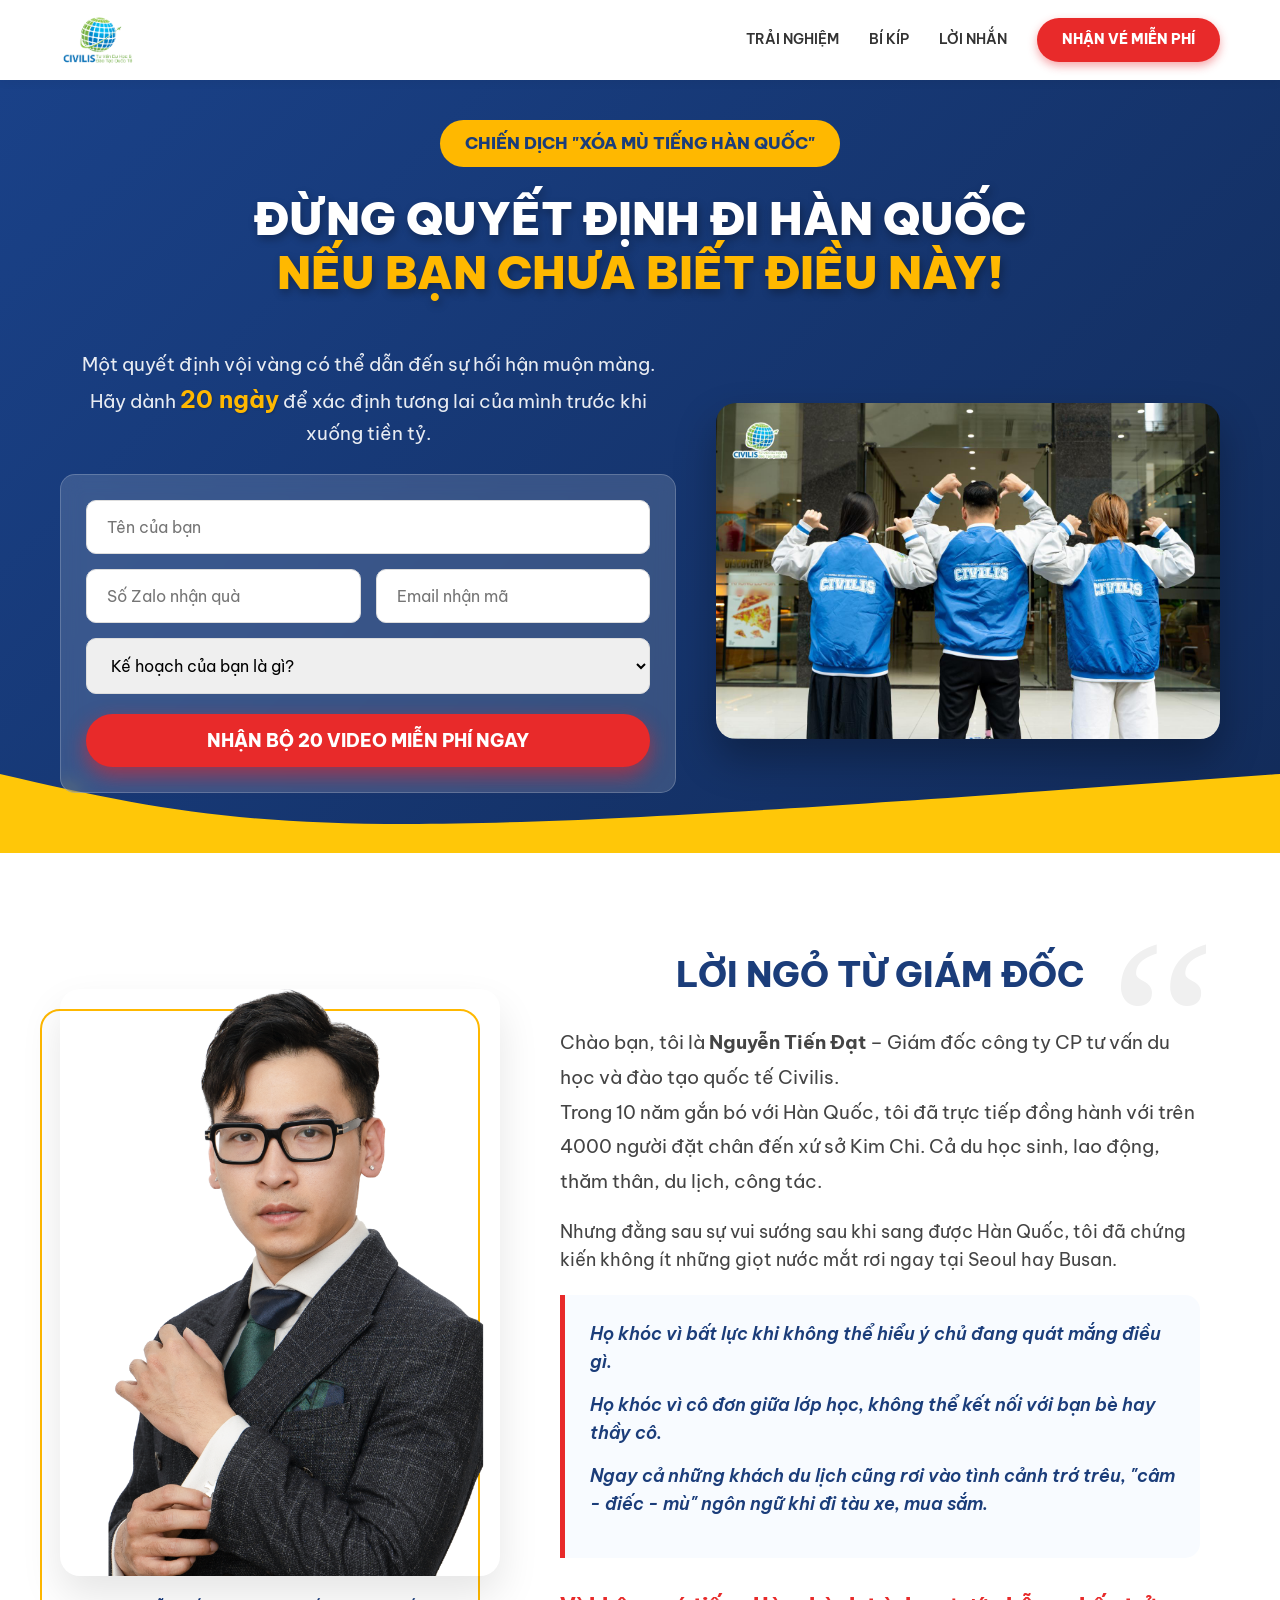
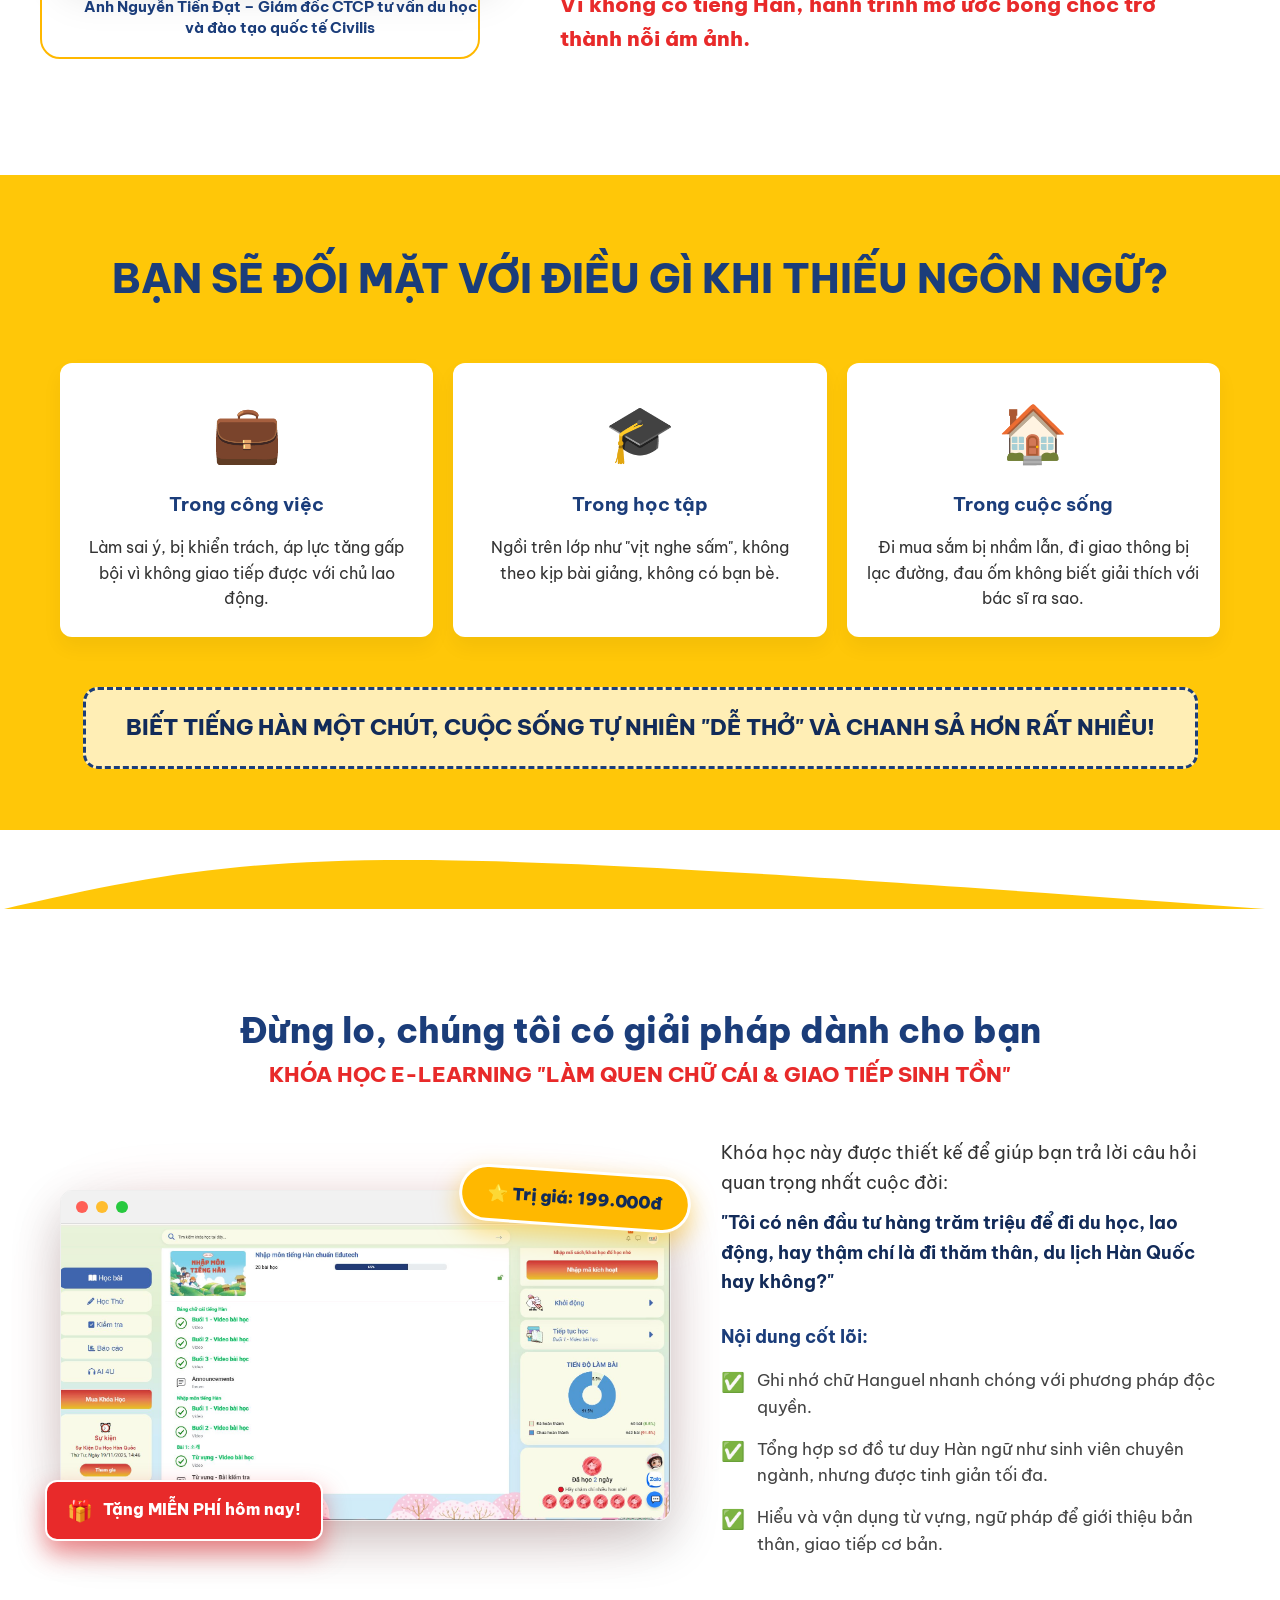
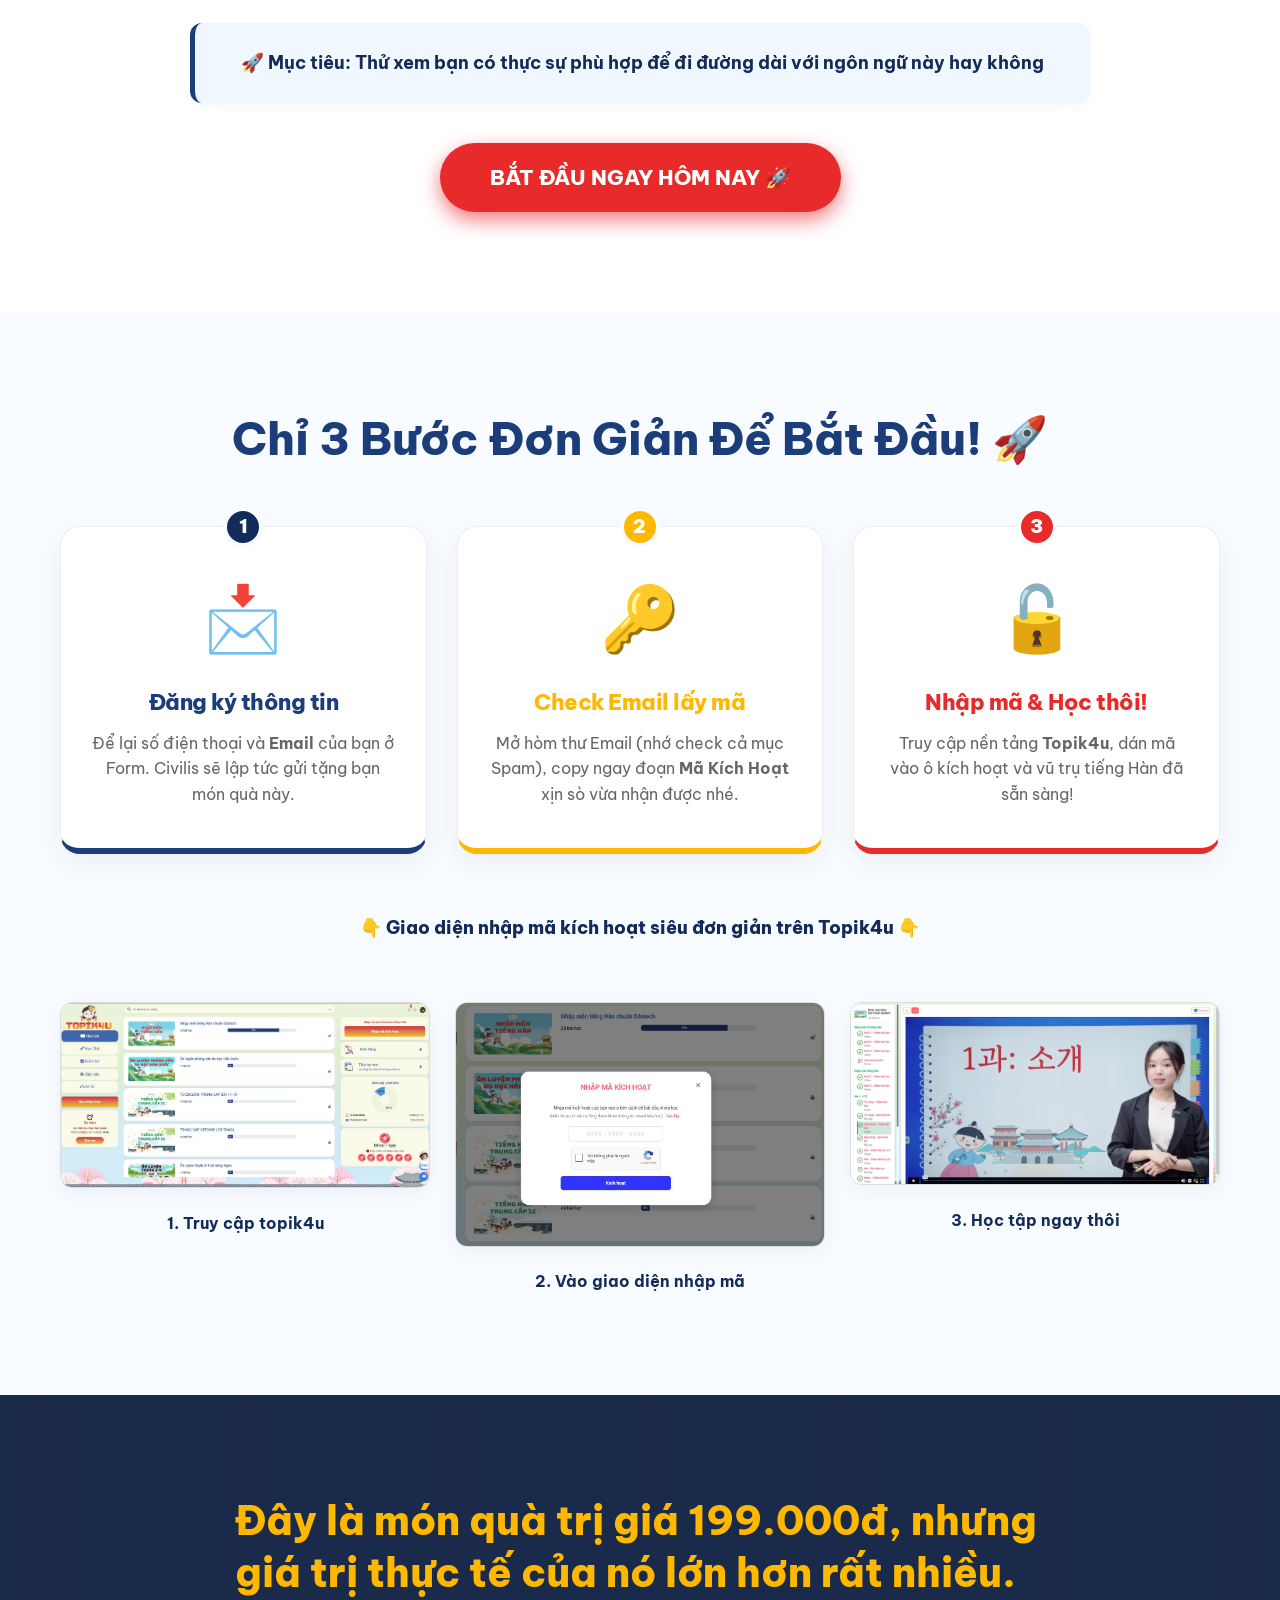
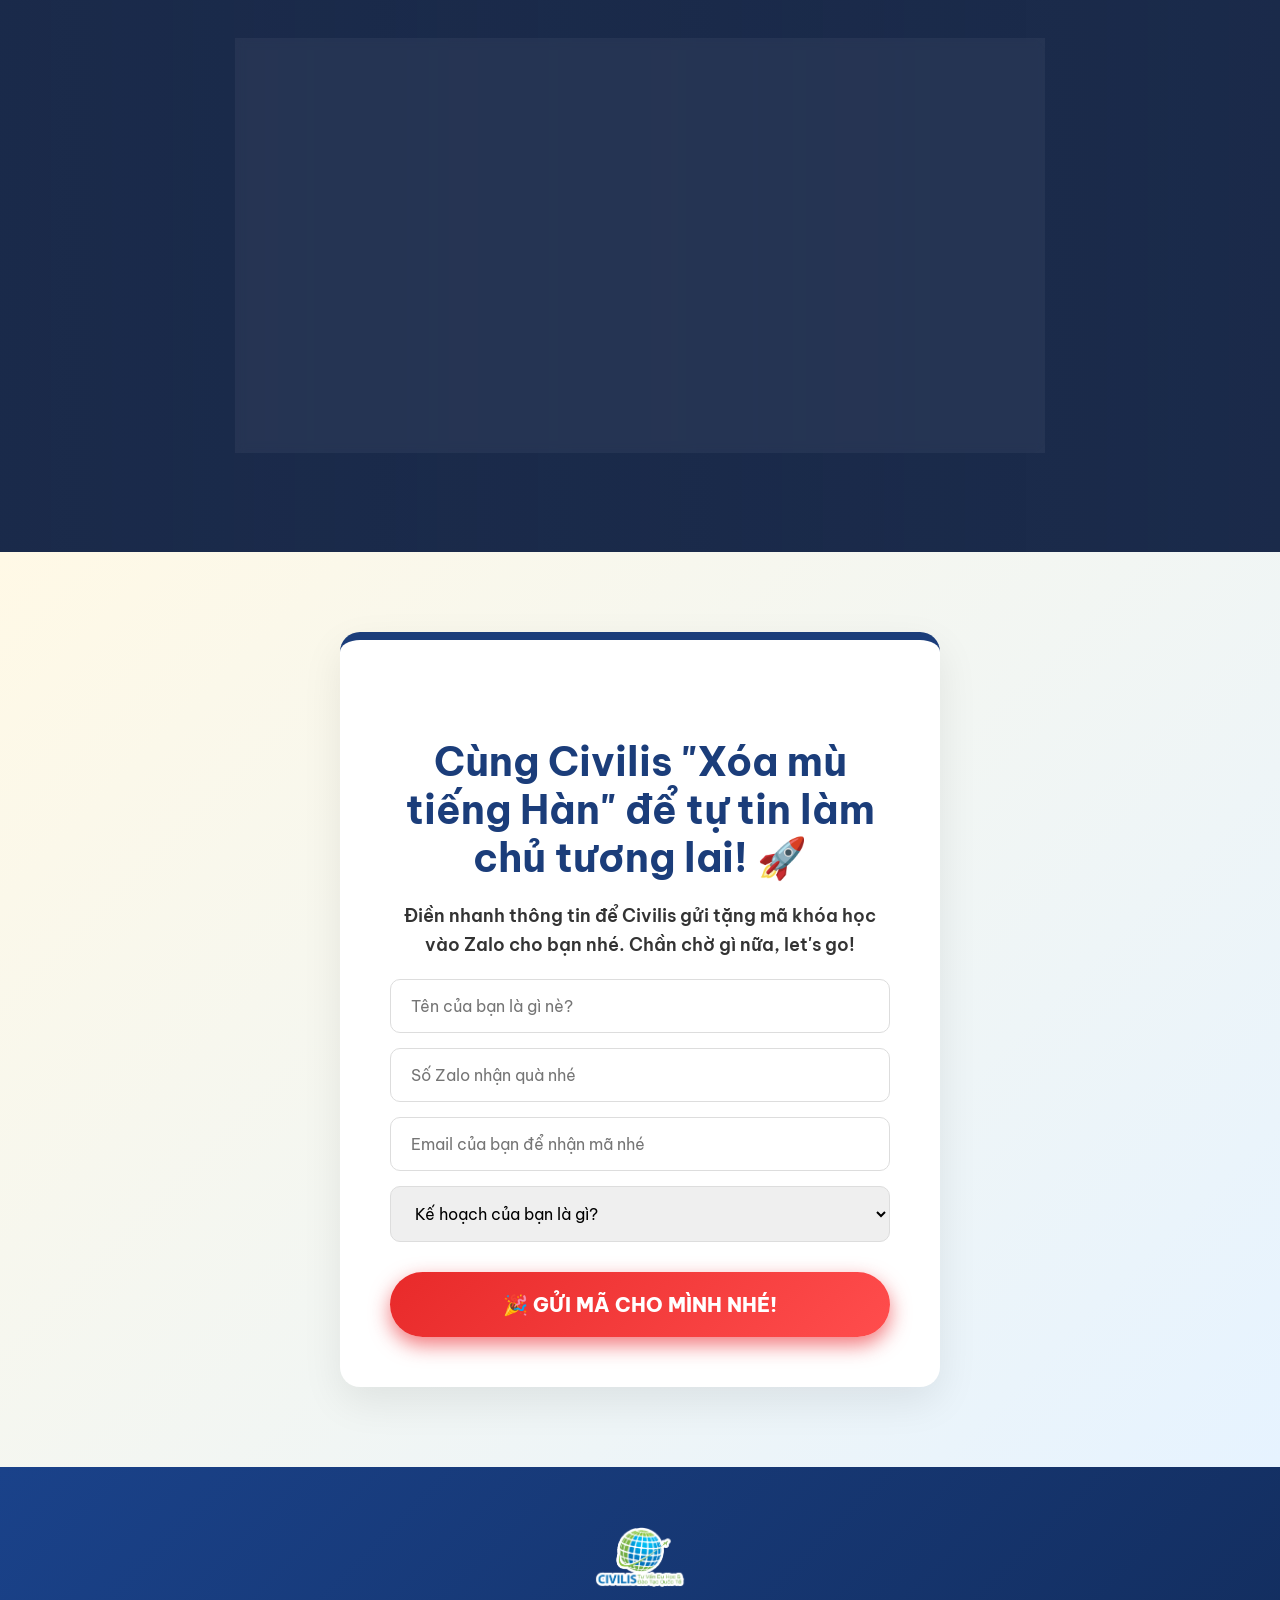
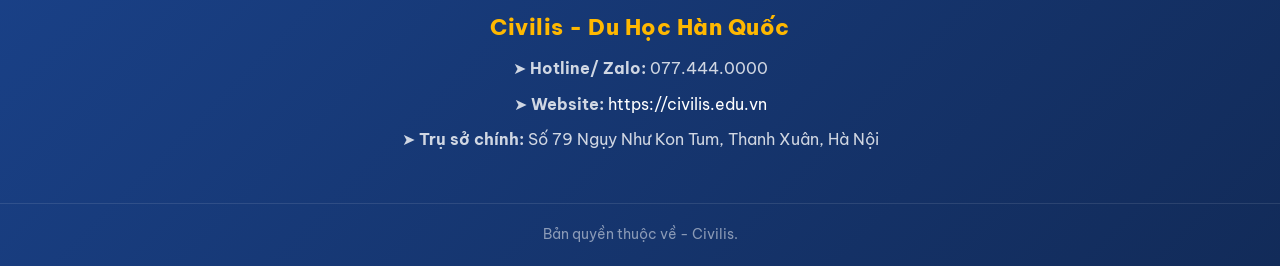
==== commit 65cd30cb: "Update subid tracking and fix critical bug in Google Apps Script" ====
--- a/index.html
+++ b/index.html
@@ -583,7 +583,9 @@
     <script>
         // CẤU HÌNH: Dán URL Web App của Google Apps Script vào đây sau khi Deploy thành công
         // const SCRIPT_URL = 'https://script.google.com/macros/s/AKfycbwjsq-jVCXY9pE3hPJiuQqgCyGZyIWKc2sSArSO0ybKdzZbeJOwmkdN8KlPha6wSwDd/exec';
-        const SCRIPT_URL = 'https://script.google.com/macros/s/AKfycbzEDUVa_zI-Ttkw2GCwrjby1dl-RICexidbF-R2PyLpJ_1EIvbX1EMlSAHXCSCgm0aw/exec';
+        // const SCRIPT_URL = 'https://script.google.com/macros/s/AKfycbzEDUVa_zI-Ttkw2GCwrjby1dl-RICexidbF-R2PyLpJ_1EIvbX1EMlSAHXCSCgm0aw/exec';
+        // const SCRIPT_URL = 'https://script.google.com/macros/s/AKfycbyCb0GLzyq-et_U4H_WA_SnRQZn0b6pXzkVsQOeBplD5WTICgFEXBSteOYq4Th7t79f/exec';
+        const SCRIPT_URL = 'https://script.google.com/macros/s/AKfycbw3yUm8YQW9fQNkQ_I3vDAe71rEVilt7OjcEUnAswi1h2zxUcXmM_hb2UMZ3i8vKSUk/exec';
 
         async function handleFormSubmit(event) {
             event.preventDefault();
@@ -607,6 +609,14 @@
             try {
                 const formData = new FormData(form);
                 formData.append('url', window.location.href); // Thêm URL trang hiện tại
+
+                // Trích xuất subid từ URL nếu có
+                const urlParams = new URLSearchParams(window.location.search);
+                const subid = urlParams.get('subid');
+                if (subid) {
+                    formData.append('subid', subid);
+                }
+
                 const queryParams = new URLSearchParams(formData).toString();
 
                 // Gửi dữ liệu qua fetch (sử dụng GET/POST tùy cấu hình Apps Script)
